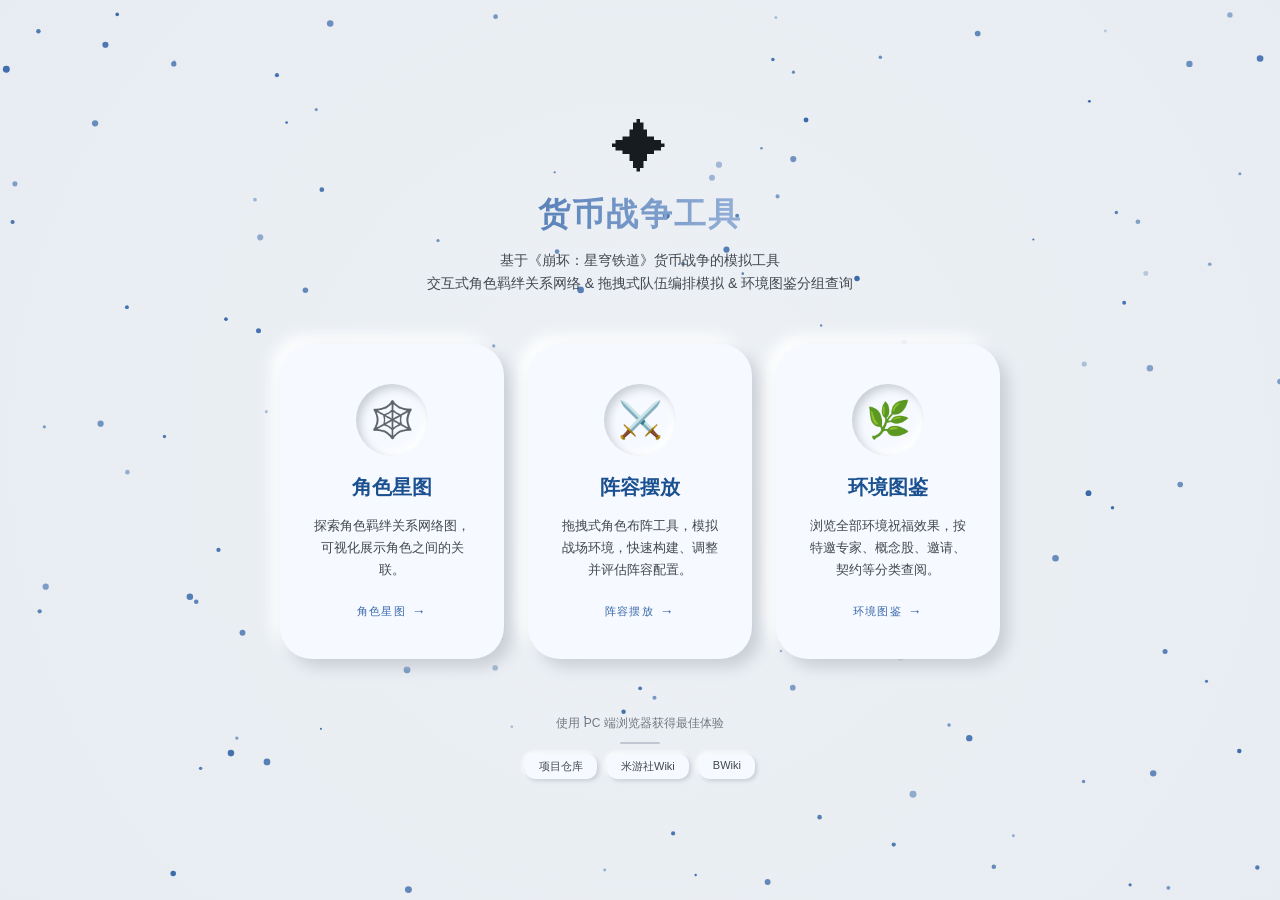
==== index.html @ f79ab9b8 "优化了首页" ====
<!DOCTYPE html>
<html lang="zh-CN">
<head>
  <meta charset="UTF-8">
  <meta name="viewport" content="width=device-width, initial-scale=1.0">
  <title>货币战争工具</title>
  <link rel="icon" href="data:image/svg+xml,<svg xmlns='http://www.w3.org/2000/svg' viewBox='0 0 32 32'><text y='28' font-size='28'>✦</text></svg>">
  <link rel="stylesheet" href="style/landing.css">
</head>
<body>
  <canvas id="star-canvas"></canvas>

  <div class="landing">
    <!-- Header -->
    <div class="header animate-slide-down">
      <div class="icon">✦</div>
      <h1>货币战争工具</h1>
      <p class="subtitle">
        基于《崩坏：星穹铁道》货币战争的模拟工具<br>
        交互式角色羁绊关系网络 &amp; 拖拽式队伍编排模拟 &amp; 环境图鉴分组查询
      </p>
    </div>

    <!-- Mode Cards -->
    <div class="cards">
      <a class="card animate-pop-up delay-1" href="app.html?mode=graph">
        <div class="card-icon-wrap">
          <span class="card-icon">🕸️</span>
        </div>
        <h2>角色星图</h2>
        <p>探索角色羁绊关系网络图，可视化展示角色之间的关联。</p>
        <div class="card-label">
          <span>角色星图</span>
          <span class="arrow">→</span>
        </div>
      </a>

      <a class="card animate-pop-up delay-2" href="app.html?mode=team">
        <div class="card-icon-wrap">
          <span class="card-icon">⚔️</span>
        </div>
        <h2>阵容摆放</h2>
        <p>拖拽式角色布阵工具，模拟战场环境，快速构建、调整并评估阵容配置。</p>
        <div class="card-label">
          <span>阵容摆放</span>
          <span class="arrow">→</span>
        </div>
      </a>

      <a class="card animate-pop-up delay-3" href="app.html?mode=environment">
        <div class="card-icon-wrap">
          <span class="card-icon">🌿</span>
        </div>
        <h2>环境图鉴</h2>
        <p>浏览全部环境祝福效果，按特邀专家、概念股、邀请、契约等分类查阅。</p>
        <div class="card-label">
          <span>环境图鉴</span>
          <span class="arrow">→</span>
        </div>
      </a>
    </div>

    <!-- Footer -->
    <div class="footer animate-pop-up delay-4">
      <p>使用 PC 端浏览器获得最佳体验</p>
      <div class="divider"></div>
      <div class="footer-links">
        <a class="footer-link" href="https://github.com/pointshine/HSR_CW_NetWork" target="_blank" rel="noopener">项目仓库</a>
        <a class="footer-link" href="https://bbs.mihoyo.com/sr/wiki/channel/map/209" target="_blank" rel="noopener">米游社Wiki</a>
        <a class="footer-link" href="https://wiki.biligame.com/sr/货币战争" target="_blank" rel="noopener">BWiki</a>
      </div>
    </div>
  </div>

  <script src="script/landing.js"></script>
</body>
</html>
---- style/landing.css ----
/* ============================================================
   landing.css — 首页专用样式
   Celestial Neumorphism 风格，融合《崩坏：星穹铁道》视觉语言
   ============================================================ */

/* ===== Reset & Base ===== */
*, *::before, *::after { box-sizing: border-box; margin: 0; padding: 0; }

body {
  display: flex;
  flex-direction: column;
  align-items: center;
  justify-content: center;
  min-height: 100vh;
  font-family: "Microsoft YaHei", "PingFang SC", "Helvetica Neue", sans-serif;
  background: #f6f9ff;
  color: #171c21;
  padding: 40px 20px;
  overflow-x: hidden;
}

/* ===== Starry Background Canvas ===== */
#star-canvas {
  position: fixed;
  top: 0;
  left: 0;
  width: 100%;
  height: 100%;
  z-index: -1;
  pointer-events: none;
}

/* ===== Main Container ===== */
.landing {
  position: relative;
  z-index: 1;
  display: flex;
  flex-direction: column;
  align-items: center;
  gap: 48px;
  max-width: 720px;
  width: 100%;
}

/* ===== Animations ===== */
@keyframes slideInDown {
  from { transform: translateY(-30px); opacity: 0; }
  to   { transform: translateY(0); opacity: 1; }
}

@keyframes popUp {
  0%   { transform: scale(0.9) translateY(40px); opacity: 0; }
  100% { transform: scale(1) translateY(0); opacity: 1; }
}

@keyframes shimmer {
  0%   { background-position: -200% 0; }
  100% { background-position: 200% 0; }
}

@keyframes float {
  0%, 100% { transform: translateY(0); }
  50%      { transform: translateY(-6px); }
}

.animate-slide-down { animation: slideInDown 1s ease-out forwards; }

.animate-pop-up {
  animation: popUp 0.8s cubic-bezier(0.34, 1.56, 0.64, 1) forwards;
  opacity: 0;
}
.delay-1 { animation-delay: 0.2s; }
.delay-2 { animation-delay: 0.4s; }
.delay-3 { animation-delay: 0.6s; }
.delay-4 { animation-delay: 0.8s; }

/* ===== Header ===== */
.header {
  text-align: center;
  display: flex;
  flex-direction: column;
  gap: 12px;
}

.header .icon {
  font-size: 56px;
  line-height: 1;
  margin-bottom: 4px;
  animation: float 3s ease-in-out infinite;
}

.header h1 {
  font-size: 32px;
  font-weight: 700;
  letter-spacing: 2px;
  background: linear-gradient(90deg, #3a6aaa, #b4c8e6, #3a6aaa);
  background-size: 200% auto;
  -webkit-background-clip: text;
  -webkit-text-fill-color: transparent;
  background-clip: text;
  animation: shimmer 4s linear infinite;
  text-shadow: none;
}

.header .subtitle {
  font-size: 14px;
  color: #424750;
  line-height: 1.7;
}

/* ===== Cards ===== */
.cards {
  display: flex;
  gap: 24px;
  width: 100%;
}

.card {
  flex: 1;
  display: flex;
  flex-direction: column;
  align-items: center;
  text-align: center;
  gap: 14px;
  padding: 40px 28px;
  border-radius: 32px;
  background: #f6f9ff;
  text-decoration: none;
  color: inherit;
  cursor: pointer;
  transition: box-shadow 0.4s cubic-bezier(0.175, 0.885, 0.32, 1.275),
              transform 0.4s cubic-bezier(0.175, 0.885, 0.32, 1.275);
  box-shadow:
    8px 8px 16px #c8cdd4,
    -8px -8px 16px #ffffff;
}

.card:hover {
  transform: translateY(-8px) scale(1.02);
  box-shadow:
    12px 12px 20px #c0c8d0,
    -12px -12px 20px #f8fcff;
}

.card:active {
  transform: translateY(0) scale(0.98);
  box-shadow:
    inset 4px 4px 8px #c8cdd4,
    inset -4px -4px 8px #ffffff;
}

.card-icon-wrap {
  width: 72px;
  height: 72px;
  border-radius: 50%;
  display: flex;
  align-items: center;
  justify-content: center;
  margin-bottom: 4px;
  background: #f6f9ff;
  box-shadow:
    inset 4px 4px 8px #c8cdd4,
    inset -4px -4px 8px #ffffff;
  transition: color 0.5s;
  color: #3a6aaa;
}

.card:hover .card-icon-wrap {
  color: #d4af37;
}

.card-icon-wrap .card-icon {
  font-size: 36px;
  line-height: 1;
}

.card h2 {
  font-size: 20px;
  font-weight: 700;
  color: #1b5190;
}

.card p {
  font-size: 13px;
  color: #424750;
  line-height: 1.7;
  max-width: 240px;
}

.card-label {
  margin-top: 8px;
  display: flex;
  align-items: center;
  gap: 6px;
  font-size: 11px;
  font-weight: 500;
  letter-spacing: 0.1em;
  color: #3a6aaa;
}

.card-label .arrow {
  font-size: 14px;
}

/* ===== Footer ===== */
.footer {
  display: flex;
  flex-direction: column;
  align-items: center;
  gap: 10px;
  font-size: 12px;
  color: #737781;
  margin-top: 8px;
}

.footer-label {
  font-size: 10px;
  letter-spacing: 0.15em;
  color: #737781;
  text-transform: uppercase;
}

.footer .divider {
  width: 40px;
  height: 2px;
  border-radius: 1px;
  background: #c2c6d2;
}

.footer-links {
  display: flex;
  gap: 10px;
  flex-wrap: wrap;
  justify-content: center;
}

.footer-link {
  padding: 5px 14px;
  border-radius: 10px;
  font-size: 11px;
  color: #424750;
  text-decoration: none;
  background: #f6f9ff;
  transition: box-shadow 0.2s, color 0.2s;
  box-shadow:
    2px 2px 4px #c8cdd4,
    -2px -2px 4px #ffffff;
}

.footer-link:hover {
  color: #1b5190;
  box-shadow:
    3px 3px 6px #c0c8d0,
    -3px -3px 6px #ffffff;
}

.footer-link:active {
  color: #084785;
  box-shadow:
    inset 2px 2px 4px #c8cdd4,
    inset -2px -2px 4px #ffffff;
}

/* ===== Responsive ===== */
@media (max-width: 560px) {
  .cards {
    flex-direction: column;
  }
  .header h1 {
    font-size: 24px;
  }
  .card {
    padding: 32px 20px;
  }
}
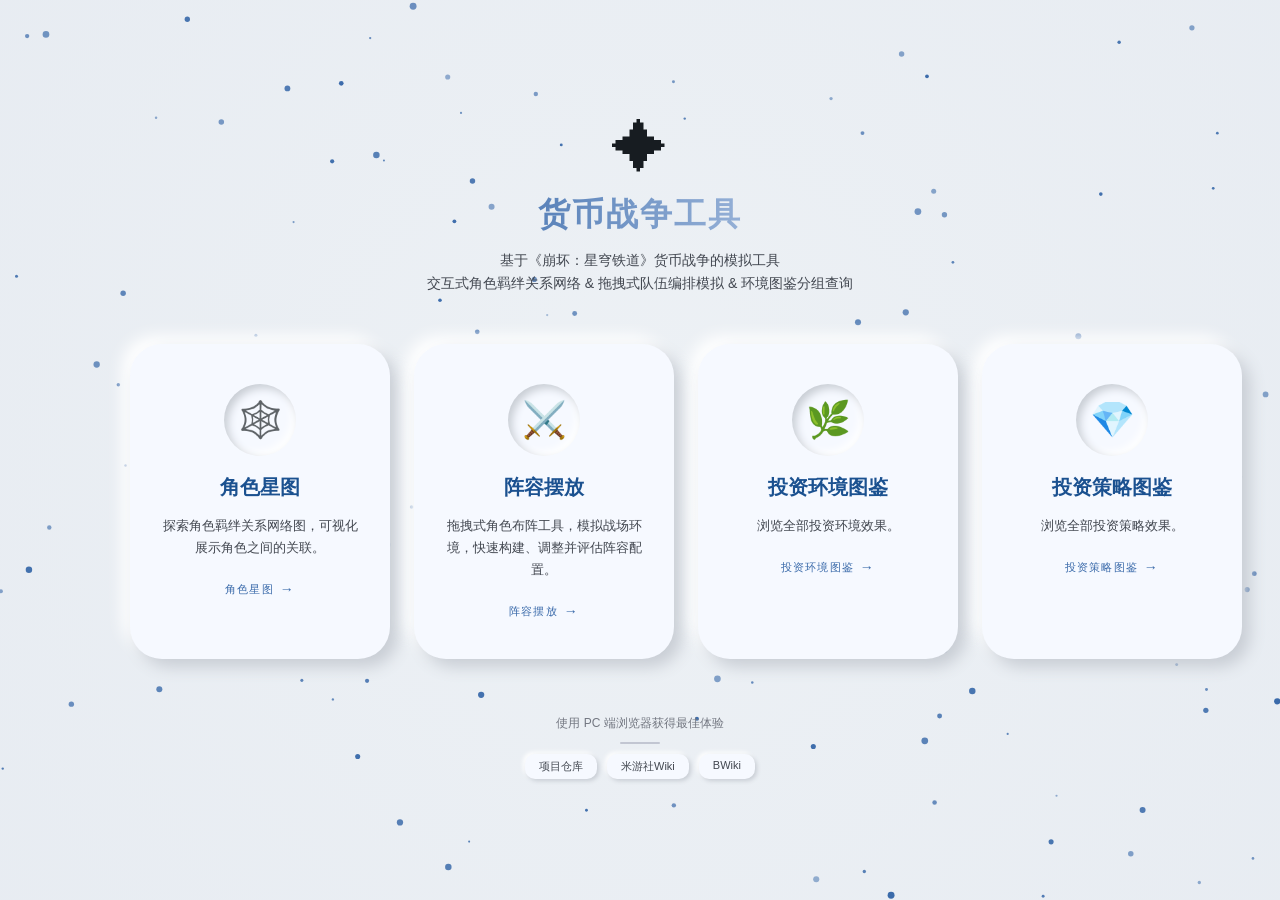
==== commit d647ed95: "大量更新 新增了投资策略图鉴 新增了滚动条" ====
--- a/index.html
+++ b/index.html
@@ -51,17 +51,29 @@
         <div class="card-icon-wrap">
           <span class="card-icon">🌿</span>
         </div>
-        <h2>环境图鉴</h2>
-        <p>浏览全部环境祝福效果，按特邀专家、概念股、邀请、契约等分类查阅。</p>
+        <h2>投资环境图鉴</h2>
+        <p>浏览全部投资环境效果。</p>
         <div class="card-label">
-          <span>环境图鉴</span>
+          <span>投资环境图鉴</span>
           <span class="arrow">→</span>
         </div>
       </a>
+
+      <a class="card animate-pop-up delay-4" href="app.html?mode=strategy">
+          <div class="card-icon-wrap">
+            <span class="card-icon">💎</span>
+          </div>
+          <h2>投资策略图鉴</h2>
+          <p>浏览全部投资策略效果。</p>
+          <div class="card-label">
+            <span>投资策略图鉴</span>
+            <span class="arrow">→</span>
+          </div>
+        </a>
     </div>
 
     <!-- Footer -->
-    <div class="footer animate-pop-up delay-4">
+    <div class="footer animate-pop-up delay-5">
       <p>使用 PC 端浏览器获得最佳体验</p>
       <div class="divider"></div>
       <div class="footer-links">
--- a/style/landing.css
+++ b/style/landing.css
@@ -38,7 +38,7 @@
   flex-direction: column;
   align-items: center;
   gap: 48px;
-  max-width: 720px;
+  max-width: 1020px;
   width: 100%;
 }
 
@@ -73,6 +73,7 @@
 .delay-2 { animation-delay: 0.4s; }
 .delay-3 { animation-delay: 0.6s; }
 .delay-4 { animation-delay: 0.8s; }
+.delay-5 { animation-delay: 1.0s; }
 
 /* ===== Header ===== */
 .header {
@@ -117,6 +118,7 @@
 
 .card {
   flex: 1;
+  min-width: 260px;
   display: flex;
   flex-direction: column;
   align-items: center;
@@ -266,10 +268,10 @@
   .cards {
     flex-direction: column;
   }
+  .card {
+    padding: 32px 20px;
+  }
   .header h1 {
     font-size: 24px;
   }
-  .card {
-    padding: 32px 20px;
-  }
-}
+}
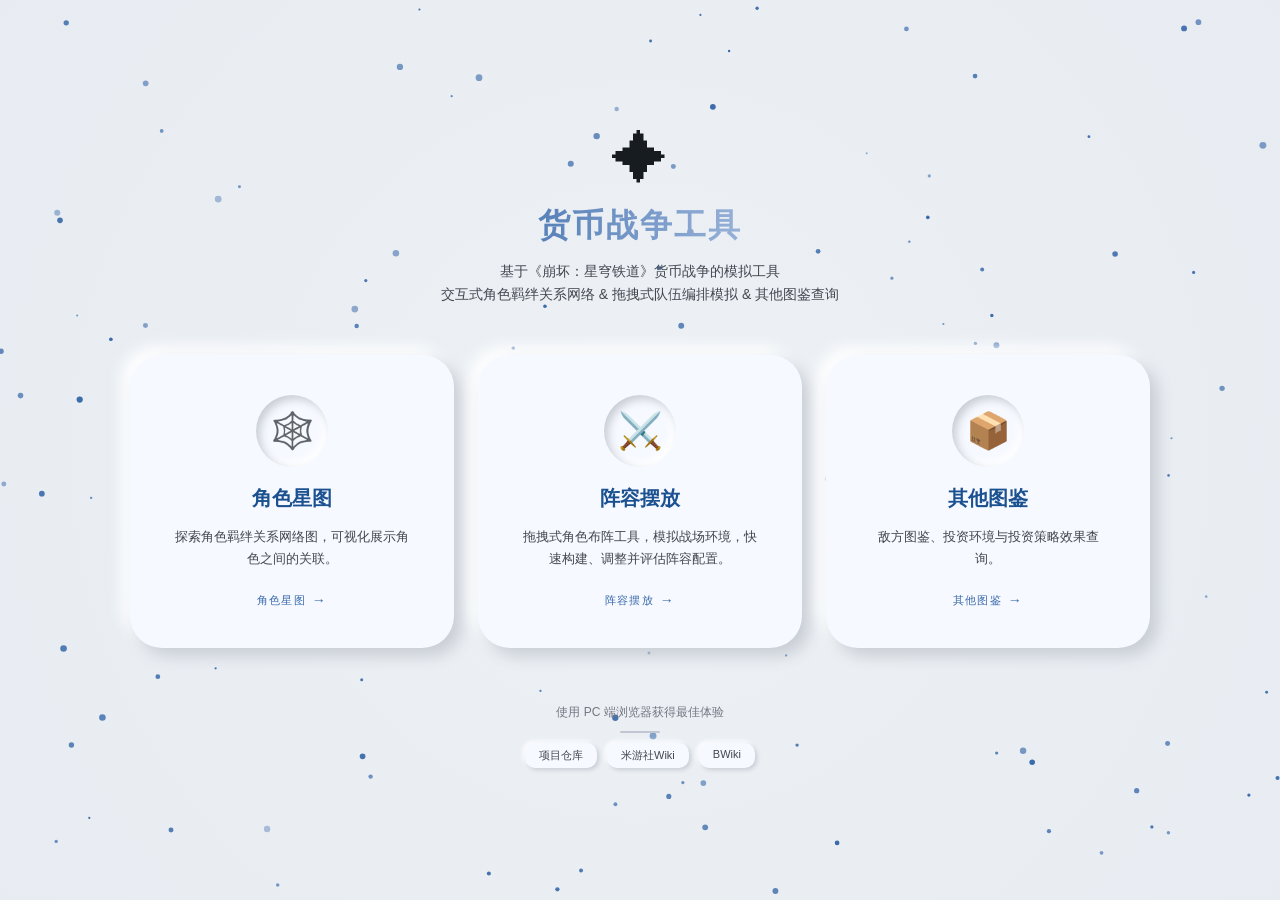
==== commit 38ef0147: "进行了大量更新 合并多个图鉴为其他 新增了敌方分组图鉴和敌方词缀图鉴" ====
--- a/index.html
+++ b/index.html
@@ -17,7 +17,7 @@
       <h1>货币战争工具</h1>
       <p class="subtitle">
         基于《崩坏：星穹铁道》货币战争的模拟工具<br>
-        交互式角色羁绊关系网络 &amp; 拖拽式队伍编排模拟 &amp; 环境图鉴分组查询
+        交互式角色羁绊关系网络 &amp; 拖拽式队伍编排模拟 &amp; 其他图鉴查询
       </p>
     </div>
 
@@ -47,33 +47,21 @@
         </div>
       </a>
 
-      <a class="card animate-pop-up delay-3" href="app.html?mode=environment">
+      <a class="card animate-pop-up delay-3" href="app.html?mode=others">
         <div class="card-icon-wrap">
-          <span class="card-icon">🌿</span>
+          <span class="card-icon">📦</span>
         </div>
-        <h2>投资环境图鉴</h2>
-        <p>浏览全部投资环境效果。</p>
+        <h2>其他图鉴</h2>
+        <p>敌方图鉴、投资环境与投资策略效果查询。</p>
         <div class="card-label">
-          <span>投资环境图鉴</span>
+          <span>其他图鉴</span>
           <span class="arrow">→</span>
         </div>
       </a>
-
-      <a class="card animate-pop-up delay-4" href="app.html?mode=strategy">
-          <div class="card-icon-wrap">
-            <span class="card-icon">💎</span>
-          </div>
-          <h2>投资策略图鉴</h2>
-          <p>浏览全部投资策略效果。</p>
-          <div class="card-label">
-            <span>投资策略图鉴</span>
-            <span class="arrow">→</span>
-          </div>
-        </a>
     </div>
 
     <!-- Footer -->
-    <div class="footer animate-pop-up delay-5">
+    <div class="footer animate-pop-up delay-4">
       <p>使用 PC 端浏览器获得最佳体验</p>
       <div class="divider"></div>
       <div class="footer-links">
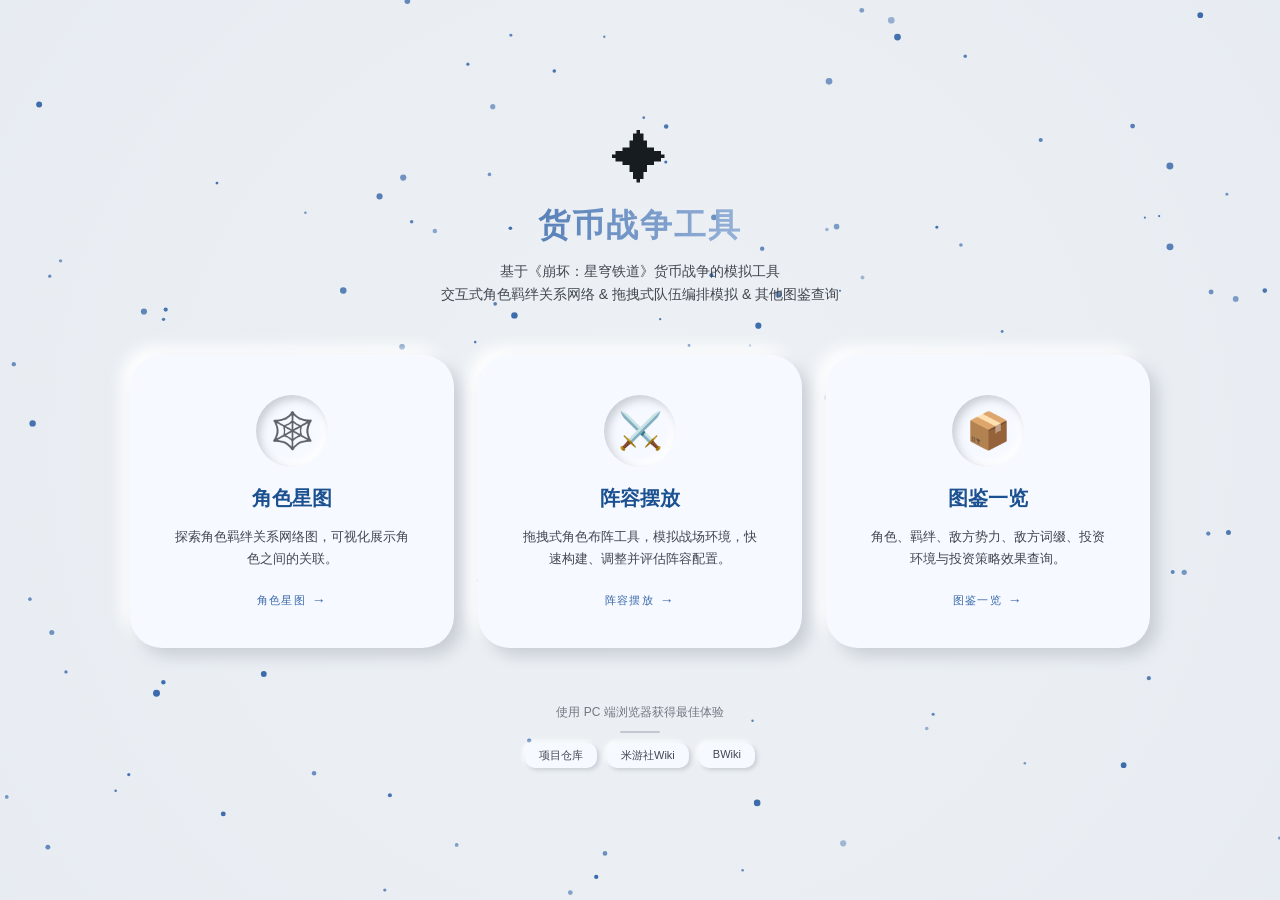
==== commit 20f14f0d: "拓展了图鉴功能" ====
--- a/index.html
+++ b/index.html
@@ -51,10 +51,10 @@
         <div class="card-icon-wrap">
           <span class="card-icon">📦</span>
         </div>
-        <h2>其他图鉴</h2>
-        <p>敌方图鉴、投资环境与投资策略效果查询。</p>
+        <h2>图鉴一览</h2>
+        <p>角色、羁绊、敌方势力、敌方词缀、投资环境与投资策略效果查询。</p>
         <div class="card-label">
-          <span>其他图鉴</span>
+          <span>图鉴一览</span>
           <span class="arrow">→</span>
         </div>
       </a>
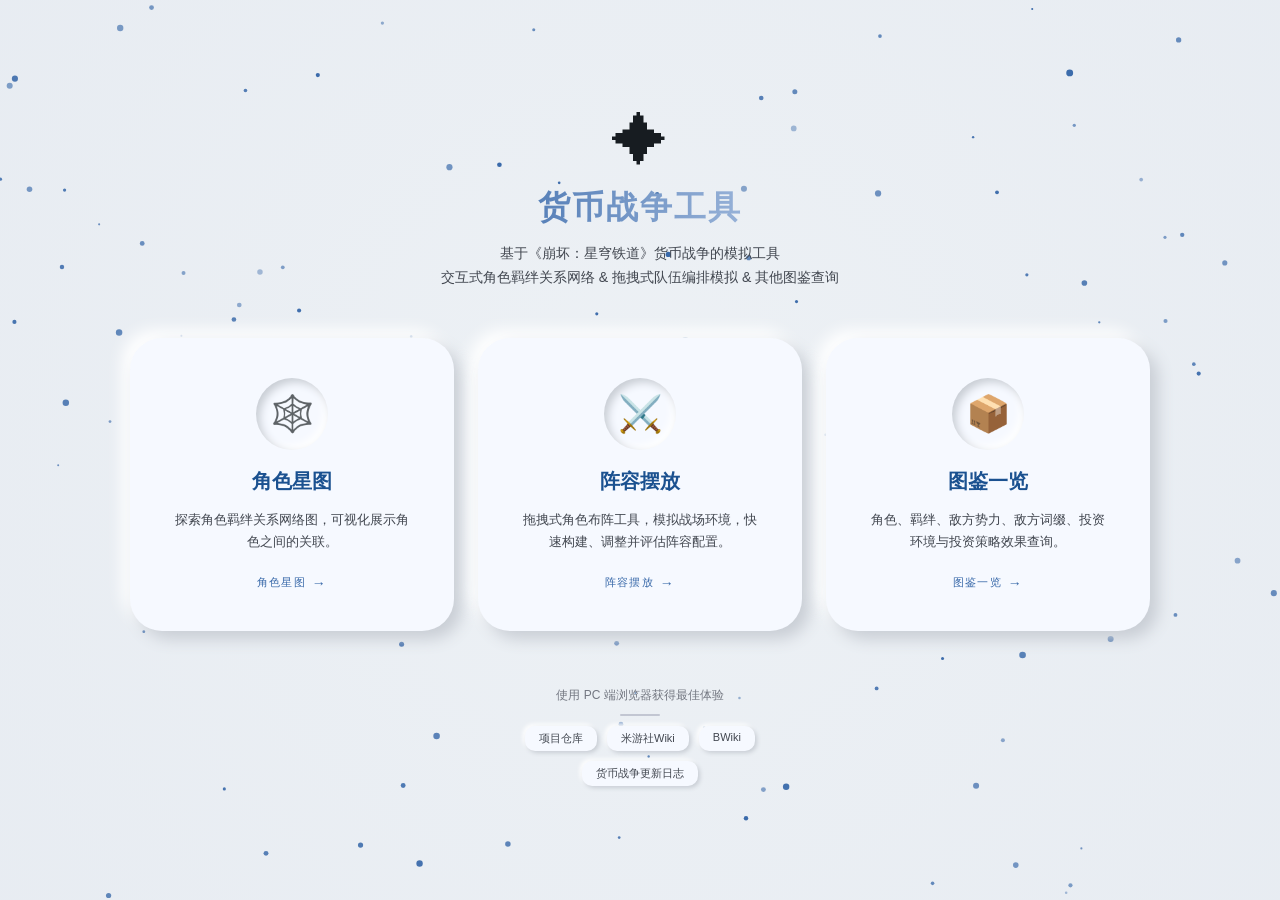
==== commit b6ad24ba: "更新了更新日志的数据" ====
--- a/index.html
+++ b/index.html
@@ -69,6 +69,9 @@
         <a class="footer-link" href="https://bbs.mihoyo.com/sr/wiki/channel/map/209" target="_blank" rel="noopener">米游社Wiki</a>
         <a class="footer-link" href="https://wiki.biligame.com/sr/货币战争" target="_blank" rel="noopener">BWiki</a>
       </div>
+      <div class="footer-links">
+        <a class="footer-link" href="update.html" target="_blank" rel="noopener">货币战争更新日志</a>
+      </div>
     </div>
   </div>
 
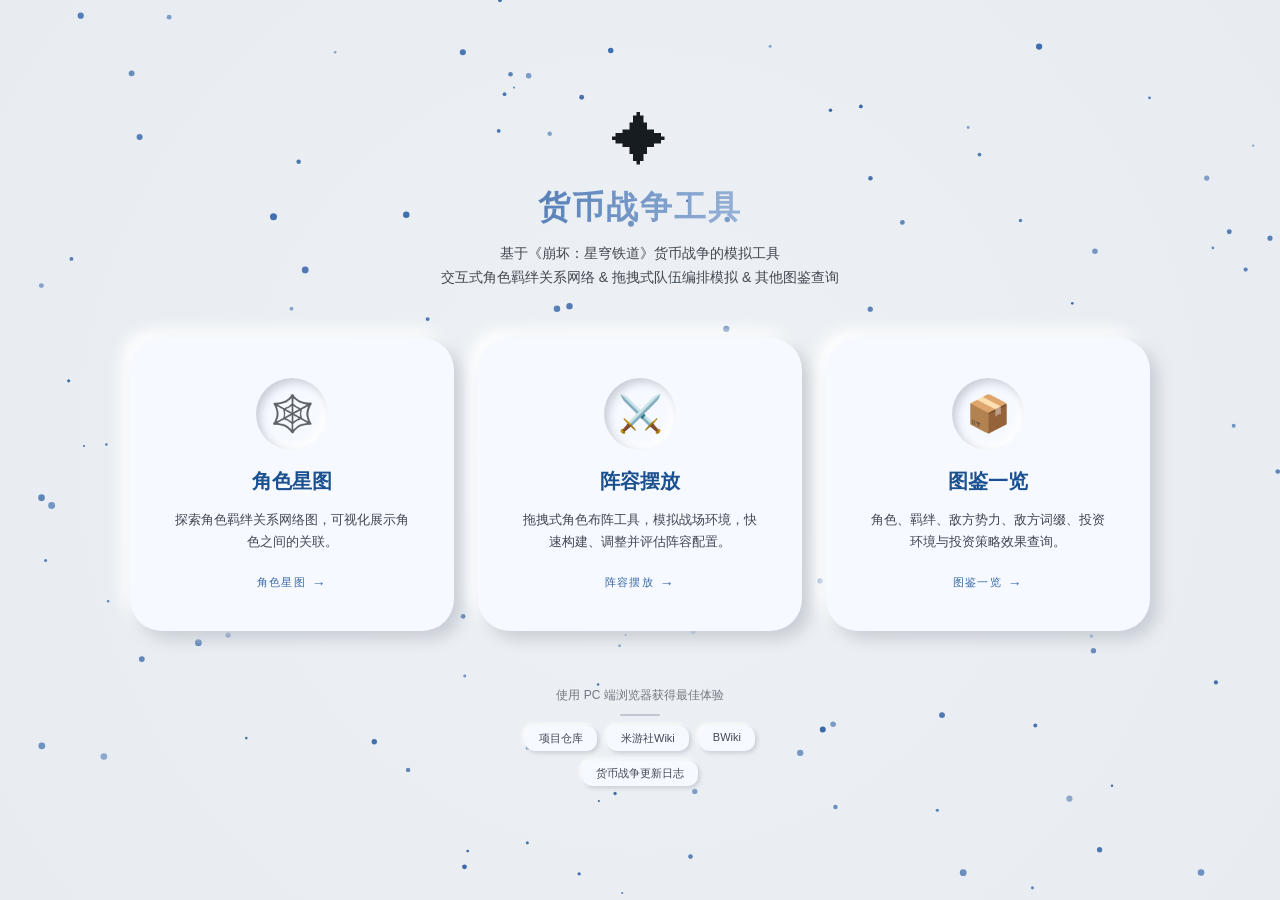
==== commit c98cd87d: "进行了部分优化" ====
--- a/index.html
+++ b/index.html
@@ -70,7 +70,7 @@
         <a class="footer-link" href="https://wiki.biligame.com/sr/货币战争" target="_blank" rel="noopener">BWiki</a>
       </div>
       <div class="footer-links">
-        <a class="footer-link" href="update.html" target="_blank" rel="noopener">货币战争更新日志</a>
+        <a class="footer-link" href="update.html" rel="noopener">货币战争更新日志</a>
       </div>
     </div>
   </div>
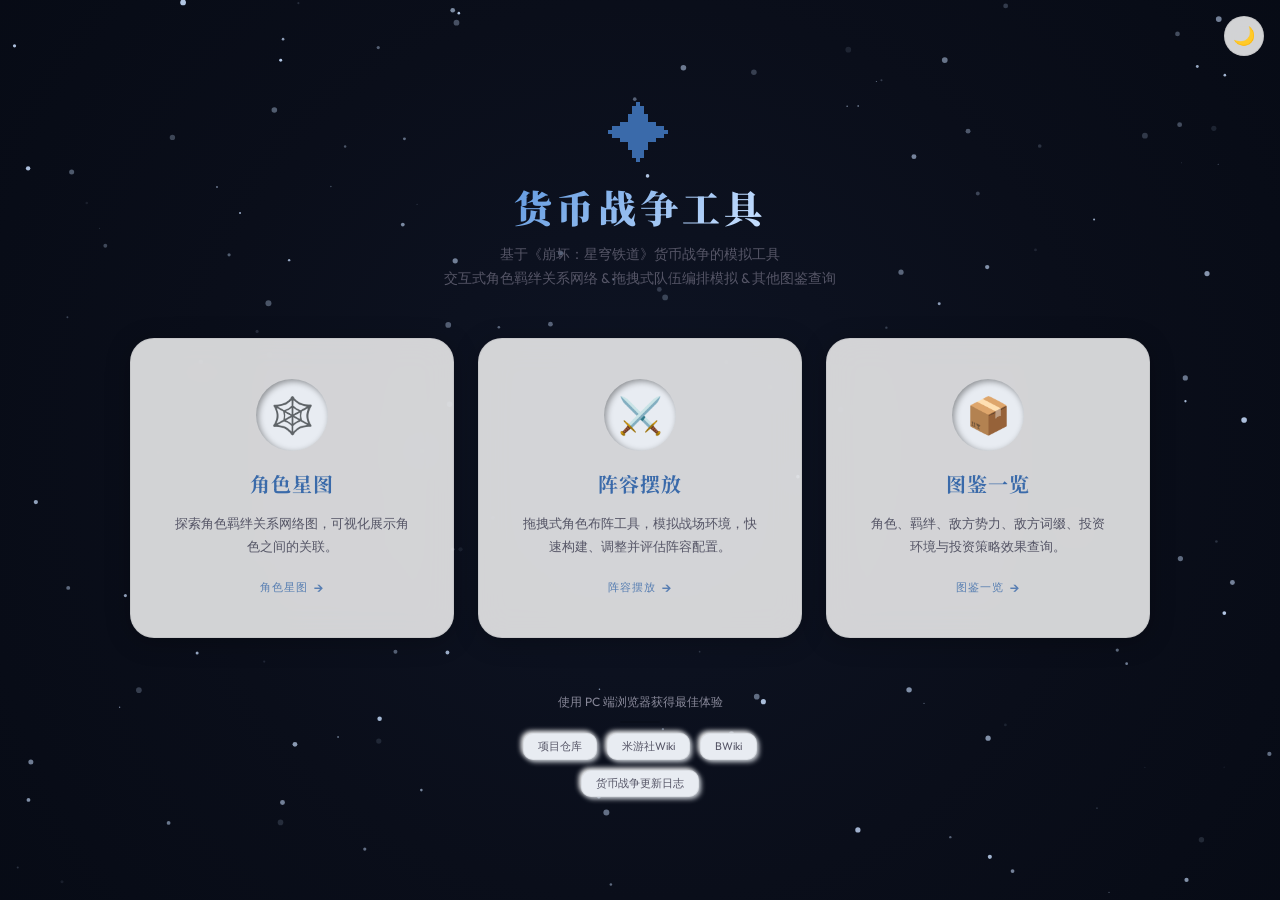
==== commit 9c73c58d: "新增了深色外观" ====
--- a/index.html
+++ b/index.html
@@ -5,12 +5,18 @@
   <meta name="viewport" content="width=device-width, initial-scale=1.0">
   <title>货币战争工具</title>
   <link rel="icon" href="data:image/svg+xml,<svg xmlns='http://www.w3.org/2000/svg' viewBox='0 0 32 32'><text y='28' font-size='28'>✦</text></svg>">
+  <link rel="preconnect" href="https://fonts.googleapis.com">
+  <link rel="preconnect" href="https://fonts.gstatic.com" crossorigin>
+  <link href="https://fonts.googleapis.com/css2?family=Noto+Serif+SC:wght@400;600;700;900&family=Outfit:wght@300;400;500;600;700&display=swap" rel="stylesheet">
   <link rel="stylesheet" href="style/landing.css">
 </head>
 <body>
   <canvas id="star-canvas"></canvas>
 
   <div class="landing">
+    <!-- Theme Toggle -->
+    <button id="theme-toggle-landing" title="切换主题" aria-label="切换深色/浅色主题">🌙</button>
+
     <!-- Header -->
     <div class="header animate-slide-down">
       <div class="icon">✦</div>
--- a/style/landing.css
+++ b/style/landing.css
@@ -1,7 +1,64 @@
 /* ============================================================
    landing.css — 首页专用样式
-   Celestial Neumorphism 风格，融合《崩坏：星穹铁道》视觉语言
+   深空科幻主题，融合《崩坏：星穹铁道》视觉语言
    ============================================================ */
+
+/* ===== Design Tokens (standalone for landing page) ===== */
+:root {
+  --font-display: 'Noto Serif SC', 'Source Han Serif SC', 'SimSun', serif;
+  --font-body: 'Outfit', 'Microsoft YaHei', 'PingFang SC', 'Helvetica Neue', sans-serif;
+  --bg-deep: #080c18;
+  --bg-primary: #0e1424;
+  --bg-glass: rgba(20, 28, 48, 0.78);
+  --surface-neumorph: #131a2c;
+  --text-primary: #e4ecf5;
+  --text-secondary: #8a9aba;
+  --text-tertiary: #5a6a8a;
+  --accent-primary: #4a8ad9;
+  --accent-gold: #f0a030;
+  --border-subtle: rgba(255, 255, 255, 0.06);
+  --border-medium: rgba(255, 255, 255, 0.12);
+  --radius-md: 10px;
+  --shadow-nm-sm: 2px 2px 5px rgba(0, 0, 0, 0.40), -1px -1px 3px rgba(255, 255, 255, 0.03);
+  --shadow-nm-panel: 4px 4px 10px rgba(0, 0, 0, 0.45), -2px -2px 6px rgba(255, 255, 255, 0.03);
+  --shadow-nm-sm-inset: inset 2px 2px 4px rgba(0, 0, 0, 0.40), inset -1px -1px 2px rgba(255, 255, 255, 0.03);
+}
+
+/* ===== Light theme for landing ===== */
+@media (prefers-color-scheme: light) {
+  :root {
+    --bg-deep: #eef2f8;
+    --bg-primary: #f4f7fc;
+    --bg-glass: rgba(255, 255, 255, 0.82);
+    --surface-neumorph: #e8ecf2;
+    --text-primary: #1a1a2e;
+    --text-secondary: #556;
+    --text-tertiary: #889;
+    --accent-primary: #3a6aaa;
+    --accent-gold: #d09020;
+    --border-subtle: rgba(0, 0, 0, 0.06);
+    --border-medium: rgba(0, 0, 0, 0.12);
+    --shadow-nm-sm: 2px 2px 5px #c8cdd4, -2px -2px 5px #ffffff;
+    --shadow-nm-panel: 4px 4px 10px #c8cdd4, -4px -4px 10px #ffffff;
+    --shadow-nm-sm-inset: inset 2px 2px 4px #c8cdd4, inset -2px -2px 4px #ffffff;
+  }
+}
+.light {
+  --bg-deep: #eef2f8;
+  --bg-primary: #f4f7fc;
+  --bg-glass: rgba(255, 255, 255, 0.82);
+  --surface-neumorph: #e8ecf2;
+  --text-primary: #1a1a2e;
+  --text-secondary: #556;
+  --text-tertiary: #889;
+  --accent-primary: #3a6aaa;
+  --accent-gold: #d09020;
+  --border-subtle: rgba(0, 0, 0, 0.06);
+  --border-medium: rgba(0, 0, 0, 0.12);
+  --shadow-nm-sm: 2px 2px 5px #c8cdd4, -2px -2px 5px #ffffff;
+  --shadow-nm-panel: 4px 4px 10px #c8cdd4, -4px -4px 10px #ffffff;
+  --shadow-nm-sm-inset: inset 2px 2px 4px #c8cdd4, inset -2px -2px 4px #ffffff;
+}
 
 /* ===== Reset & Base ===== */
 *, *::before, *::after { box-sizing: border-box; margin: 0; padding: 0; }
@@ -12,21 +69,48 @@
   align-items: center;
   justify-content: center;
   min-height: 100vh;
-  font-family: "Microsoft YaHei", "PingFang SC", "Helvetica Neue", sans-serif;
-  background: #f6f9ff;
-  color: #171c21;
+  font-family: var(--font-body, "Microsoft YaHei", "PingFang SC", "Helvetica Neue", sans-serif);
+  background: var(--bg-deep, #080c18);
+  color: var(--text-primary, #e4ecf5);
   padding: 40px 20px;
   overflow-x: hidden;
-}
-
-/* ===== Starry Background Canvas ===== */
+  position: relative;
+}
+
+/* Subtle starfield overlay via CSS noise */
+body::before {
+  content: '';
+  position: fixed;
+  inset: 0;
+  z-index: -1;
+  background-image:
+    radial-gradient(1px 1px at 10% 20%, rgba(255,255,255,0.3) 0%, transparent 100%),
+    radial-gradient(1px 1px at 30% 65%, rgba(255,255,255,0.2) 0%, transparent 100%),
+    radial-gradient(1.5px 1.5px at 50% 10%, rgba(255,255,255,0.35) 0%, transparent 100%),
+    radial-gradient(1px 1px at 70% 40%, rgba(255,255,255,0.2) 0%, transparent 100%),
+    radial-gradient(1px 1px at 85% 80%, rgba(255,255,255,0.25) 0%, transparent 100%),
+    radial-gradient(1.5px 1.5px at 15% 90%, rgba(200,220,255,0.3) 0%, transparent 100%),
+    radial-gradient(1px 1px at 60% 85%, rgba(255,255,255,0.15) 0%, transparent 100%),
+    radial-gradient(1px 1px at 90% 25%, rgba(200,220,255,0.2) 0%, transparent 100%);
+}
+
+.light body::before {
+  background-image:
+    radial-gradient(1px 1px at 10% 20%, rgba(74,138,217,0.15) 0%, transparent 100%),
+    radial-gradient(1px 1px at 30% 65%, rgba(74,138,217,0.10) 0%, transparent 100%),
+    radial-gradient(1px 1px at 70% 40%, rgba(74,138,217,0.10) 0%, transparent 100%),
+    radial-gradient(1px 1px at 85% 80%, rgba(74,138,217,0.12) 0%, transparent 100%);
+  opacity: 1;
+}
+
+/* ===== Starry Background Canvas (JS-driven) ===== */
 #star-canvas {
   position: fixed;
   top: 0;
   left: 0;
   width: 100%;
   height: 100%;
-  z-index: -1;
+  z-index: 0;
   pointer-events: none;
 }
 
@@ -49,21 +133,31 @@
 }
 
 @keyframes popUp {
-  0%   { transform: scale(0.9) translateY(40px); opacity: 0; }
+  0%   { transform: scale(0.92) translateY(40px); opacity: 0; }
   100% { transform: scale(1) translateY(0); opacity: 1; }
 }
 
-@keyframes shimmer {
+@keyframes shimmer-shift {
   0%   { background-position: -200% 0; }
   100% { background-position: 200% 0; }
 }
 
 @keyframes float {
   0%, 100% { transform: translateY(0); }
-  50%      { transform: translateY(-6px); }
-}
-
-.animate-slide-down { animation: slideInDown 1s ease-out forwards; }
+  50%      { transform: translateY(-8px); }
+}
+
+@keyframes glow-pulse {
+  0%, 100% { filter: drop-shadow(0 0 12px rgba(74, 138, 217, 0.3)); }
+  50%      { filter: drop-shadow(0 0 24px rgba(74, 138, 217, 0.6)); }
+}
+
+@keyframes orbit-rotate {
+  from { transform: rotate(0deg); }
+  to   { transform: rotate(360deg); }
+}
+
+.animate-slide-down { animation: slideInDown 0.8s ease-out forwards; }
 
 .animate-pop-up {
   animation: popUp 0.8s cubic-bezier(0.34, 1.56, 0.64, 1) forwards;
@@ -84,29 +178,40 @@
 }
 
 .header .icon {
-  font-size: 56px;
+  font-size: 64px;
   line-height: 1;
   margin-bottom: 4px;
+  animation: float 3s ease-in-out infinite, glow-pulse 3s ease-in-out infinite;
+  display: inline-block;
+  color: var(--accent-primary);
+}
+
+.light .header .icon {
+  color: var(--accent-gold);
   animation: float 3s ease-in-out infinite;
 }
 
 .header h1 {
-  font-size: 32px;
-  font-weight: 700;
-  letter-spacing: 2px;
-  background: linear-gradient(90deg, #3a6aaa, #b4c8e6, #3a6aaa);
-  background-size: 200% auto;
+  font-family: var(--font-display, 'Noto Serif SC', serif);
+  font-size: 38px;
+  font-weight: 900;
+  letter-spacing: 4px;
+  background: linear-gradient(135deg, #4a8ad9 0%, #c8e0ff 30%, #f0c040 60%, #4a8ad9 100%);
+  background-size: 300% auto;
   -webkit-background-clip: text;
   -webkit-text-fill-color: transparent;
   background-clip: text;
-  animation: shimmer 4s linear infinite;
+  animation: shimmer-shift 6s linear infinite;
   text-shadow: none;
+  line-height: 1.25;
 }
 
 .header .subtitle {
   font-size: 14px;
-  color: #424750;
+  color: var(--text-secondary, #8a9aba);
   line-height: 1.7;
+  max-width: 560px;
+  margin: 0 auto;
 }
 
 /* ===== Cards ===== */
@@ -125,30 +230,61 @@
   text-align: center;
   gap: 14px;
   padding: 40px 28px;
-  border-radius: 32px;
-  background: #f6f9ff;
+  border-radius: 24px;
+  background: var(--bg-glass, rgba(20, 28, 48, 0.78));
+  backdrop-filter: blur(16px);
+  -webkit-backdrop-filter: blur(16px);
+  border: 1px solid var(--border-subtle, rgba(255, 255, 255, 0.06));
   text-decoration: none;
   color: inherit;
   cursor: pointer;
-  transition: box-shadow 0.4s cubic-bezier(0.175, 0.885, 0.32, 1.275),
-              transform 0.4s cubic-bezier(0.175, 0.885, 0.32, 1.275);
-  box-shadow:
-    8px 8px 16px #c8cdd4,
-    -8px -8px 16px #ffffff;
+  transition: transform 0.4s cubic-bezier(0.175, 0.885, 0.32, 1.275),
+              box-shadow 0.4s cubic-bezier(0.175, 0.885, 0.32, 1.275),
+              border-color 0.4s ease;
+  box-shadow: 0 4px 24px rgba(0, 0, 0, 0.25);
+  position: relative;
+  overflow: hidden;
+}
+
+.light .card {
+  background: rgba(255, 255, 255, 0.85);
+  border-color: rgba(0, 0, 0, 0.06);
+  box-shadow: 0 4px 20px rgba(0, 0, 0, 0.08);
+}
+.light .card:hover {
+  border-color: rgba(58, 106, 170, 0.2);
+  box-shadow: 0 12px 32px rgba(0, 0, 0, 0.12), 0 0 20px rgba(58, 106, 170, 0.08);
+}
+
+/* Orbiting ring on hover */
+.card::after {
+  content: '';
+  position: absolute;
+  top: -50%;
+  left: -50%;
+  width: 200%;
+  height: 200%;
+  background: conic-gradient(from 0deg, transparent, rgba(74, 138, 217, 0.08), transparent 60%);
+  opacity: 0;
+  transition: opacity 0.6s ease;
+  pointer-events: none;
 }
 
 .card:hover {
   transform: translateY(-8px) scale(1.02);
+  border-color: rgba(74, 138, 217, 0.25);
   box-shadow:
-    12px 12px 20px #c0c8d0,
-    -12px -12px 20px #f8fcff;
+    0 12px 40px rgba(0, 0, 0, 0.35),
+    0 0 30px rgba(74, 138, 217, 0.10);
+}
+
+.card:hover::after {
+  opacity: 1;
+  animation: orbit-rotate 6s linear infinite;
 }
 
 .card:active {
   transform: translateY(0) scale(0.98);
-  box-shadow:
-    inset 4px 4px 8px #c8cdd4,
-    inset -4px -4px 8px #ffffff;
 }
 
 .card-icon-wrap {
@@ -159,16 +295,54 @@
   align-items: center;
   justify-content: center;
   margin-bottom: 4px;
-  background: #f6f9ff;
+  background: var(--surface-neumorph, #131a2c);
+  position: relative;
+  transition: color 0.5s, box-shadow 0.5s;
+  color: var(--accent-primary, #4a8ad9);
   box-shadow:
-    inset 4px 4px 8px #c8cdd4,
-    inset -4px -4px 8px #ffffff;
-  transition: color 0.5s;
-  color: #3a6aaa;
+    inset 2px 2px 6px rgba(0, 0, 0, 0.4),
+    inset -1px -1px 3px rgba(255, 255, 255, 0.04);
+}
+
+.light .card-icon-wrap {
+  background: #eef2f8;
+  box-shadow:
+    inset 3px 3px 6px #c8cdd4,
+    inset -3px -3px 6px #ffffff;
+}
+
+/* Glow ring behind icon */
+.card-icon-wrap::before {
+  content: '';
+  position: absolute;
+  inset: -3px;
+  border-radius: 50%;
+  border: 1.5px solid transparent;
+  background: conic-gradient(from 0deg, transparent, var(--accent-primary, #4a8ad9), transparent 70%) border-box;
+  -webkit-mask: linear-gradient(#fff 0 0) padding-box, linear-gradient(#fff 0 0);
+  -webkit-mask-composite: xor;
+  mask-composite: exclude;
+  opacity: 0;
+  transition: opacity 0.5s ease;
+}
+
+.card:hover .card-icon-wrap::before {
+  opacity: 0.8;
 }
 
 .card:hover .card-icon-wrap {
-  color: #d4af37;
+  color: var(--accent-gold, #f0a030);
+  box-shadow:
+    inset 2px 2px 6px rgba(0, 0, 0, 0.4),
+    inset -1px -1px 3px rgba(255, 255, 255, 0.04),
+    0 0 20px rgba(240, 160, 48, 0.15);
+}
+.light .card:hover .card-icon-wrap {
+  color: #d09020;
+  box-shadow:
+    inset 3px 3px 6px #c8cdd4,
+    inset -3px -3px 6px #ffffff,
+    0 0 20px rgba(208, 144, 32, 0.15);
 }
 
 .card-icon-wrap .card-icon {
@@ -177,14 +351,16 @@
 }
 
 .card h2 {
+  font-family: var(--font-display, 'Noto Serif SC', serif);
   font-size: 20px;
   font-weight: 700;
-  color: #1b5190;
+  color: var(--accent-primary, #4a8ad9);
+  letter-spacing: 1px;
 }
 
 .card p {
   font-size: 13px;
-  color: #424750;
+  color: var(--text-secondary, #8a9aba);
   line-height: 1.7;
   max-width: 240px;
 }
@@ -197,11 +373,22 @@
   font-size: 11px;
   font-weight: 500;
   letter-spacing: 0.1em;
-  color: #3a6aaa;
+  color: var(--accent-primary, #4a8ad9);
+  opacity: 0.8;
+  transition: opacity 0.3s ease;
+}
+
+.card:hover .card-label {
+  opacity: 1;
 }
 
 .card-label .arrow {
   font-size: 14px;
+  transition: transform 0.3s ease;
+}
+
+.card:hover .card-label .arrow {
+  transform: translateX(4px);
 }
 
 /* ===== Footer ===== */
@@ -211,22 +398,55 @@
   align-items: center;
   gap: 10px;
   font-size: 12px;
-  color: #737781;
+  color: var(--text-tertiary, #5a6a8a);
   margin-top: 8px;
 }
 
-.footer-label {
-  font-size: 10px;
-  letter-spacing: 0.15em;
-  color: #737781;
-  text-transform: uppercase;
+/* ===== Theme Toggle (Landing) ===== */
+#theme-toggle-landing {
+  position: fixed;
+  top: 16px;
+  right: 16px;
+  z-index: 100;
+  width: 40px;
+  height: 40px;
+  border: 1px solid var(--border-subtle, rgba(255, 255, 255, 0.06));
+  border-radius: 50%;
+  background: var(--bg-glass, rgba(20, 28, 48, 0.78));
+  -webkit-backdrop-filter: blur(10px);
+  backdrop-filter: blur(10px);
+  color: var(--text-secondary, #8a9aba);
+  font-size: 18px;
+  cursor: pointer;
+  display: flex;
+  align-items: center;
+  justify-content: center;
+  transition: border-color 0.2s, color 0.2s;
+  line-height: 1;
+}
+#theme-toggle-landing:hover {
+  border-color: var(--accent-primary, #4a8ad9);
+  color: var(--accent-primary, #4a8ad9);
+}
+.light #theme-toggle-landing {
+  background: rgba(255, 255, 255, 0.85);
+  border-color: rgba(0, 0, 0, 0.08);
+  color: #667;
+}
+.light #theme-toggle-landing:hover {
+  border-color: #3a6aaa;
+  color: #3a6aaa;
 }
 
 .footer .divider {
   width: 40px;
   height: 2px;
   border-radius: 1px;
-  background: #c2c6d2;
+  background: var(--border-medium, rgba(255, 255, 255, 0.12));
+}
+
+.footer p {
+  color: var(--text-tertiary, #5a6a8a);
 }
 
 .footer-links {
@@ -238,40 +458,66 @@
 
 .footer-link {
   padding: 5px 14px;
-  border-radius: 10px;
+  border-radius: var(--radius-md, 10px);
   font-size: 11px;
-  color: #424750;
+  color: var(--text-secondary, #8a9aba);
   text-decoration: none;
-  background: #f6f9ff;
-  transition: box-shadow 0.2s, color 0.2s;
-  box-shadow:
-    2px 2px 4px #c8cdd4,
-    -2px -2px 4px #ffffff;
+  background: var(--surface-neumorph, #131a2c);
+  border: 1px solid var(--border-subtle, rgba(255, 255, 255, 0.06));
+  transition: border-color 0.2s, color 0.2s, box-shadow 0.2s;
+  box-shadow: var(--shadow-nm-sm, 2px 2px 5px rgba(0, 0, 0, 0.40));
+}
+
+.light .footer-link {
+  background: #f0f3f8;
+  border-color: rgba(0, 0, 0, 0.06);
+  box-shadow: 2px 2px 4px #c8cdd4, -2px -2px 4px #ffffff;
+}
+.light .footer-link:hover {
+  border-color: rgba(58, 106, 170, 0.3);
+  box-shadow: 4px 4px 8px #c0c8d0, -4px -4px 8px #ffffff;
 }
 
 .footer-link:hover {
-  color: #1b5190;
-  box-shadow:
-    3px 3px 6px #c0c8d0,
-    -3px -3px 6px #ffffff;
+  color: var(--accent-primary, #4a8ad9);
+  border-color: rgba(74, 138, 217, 0.3);
+  box-shadow: var(--shadow-nm-panel, 4px 4px 10px rgba(0, 0, 0, 0.45));
 }
 
 .footer-link:active {
-  color: #084785;
-  box-shadow:
-    inset 2px 2px 4px #c8cdd4,
-    inset -2px -2px 4px #ffffff;
+  color: var(--accent-primary-active, #3a7ac8);
+  box-shadow: var(--shadow-nm-sm-inset, inset 2px 2px 4px rgba(0, 0, 0, 0.40));
 }
 
 /* ===== Responsive ===== */
-@media (max-width: 560px) {
+@media (max-width: 768px) {
   .cards {
     flex-direction: column;
+    align-items: center;
   }
   .card {
-    padding: 32px 20px;
+    max-width: 400px;
+    width: 100%;
+    padding: 32px 24px;
   }
   .header h1 {
-    font-size: 24px;
-  }
-}
+    font-size: 28px;
+    letter-spacing: 2px;
+  }
+}
+
+@media (max-width: 480px) {
+  body {
+    padding: 24px 16px;
+  }
+  .landing {
+    gap: 32px;
+  }
+  .header h1 {
+    font-size: 22px;
+  }
+  .card {
+    padding: 24px 20px;
+    min-width: 0;
+  }
+}
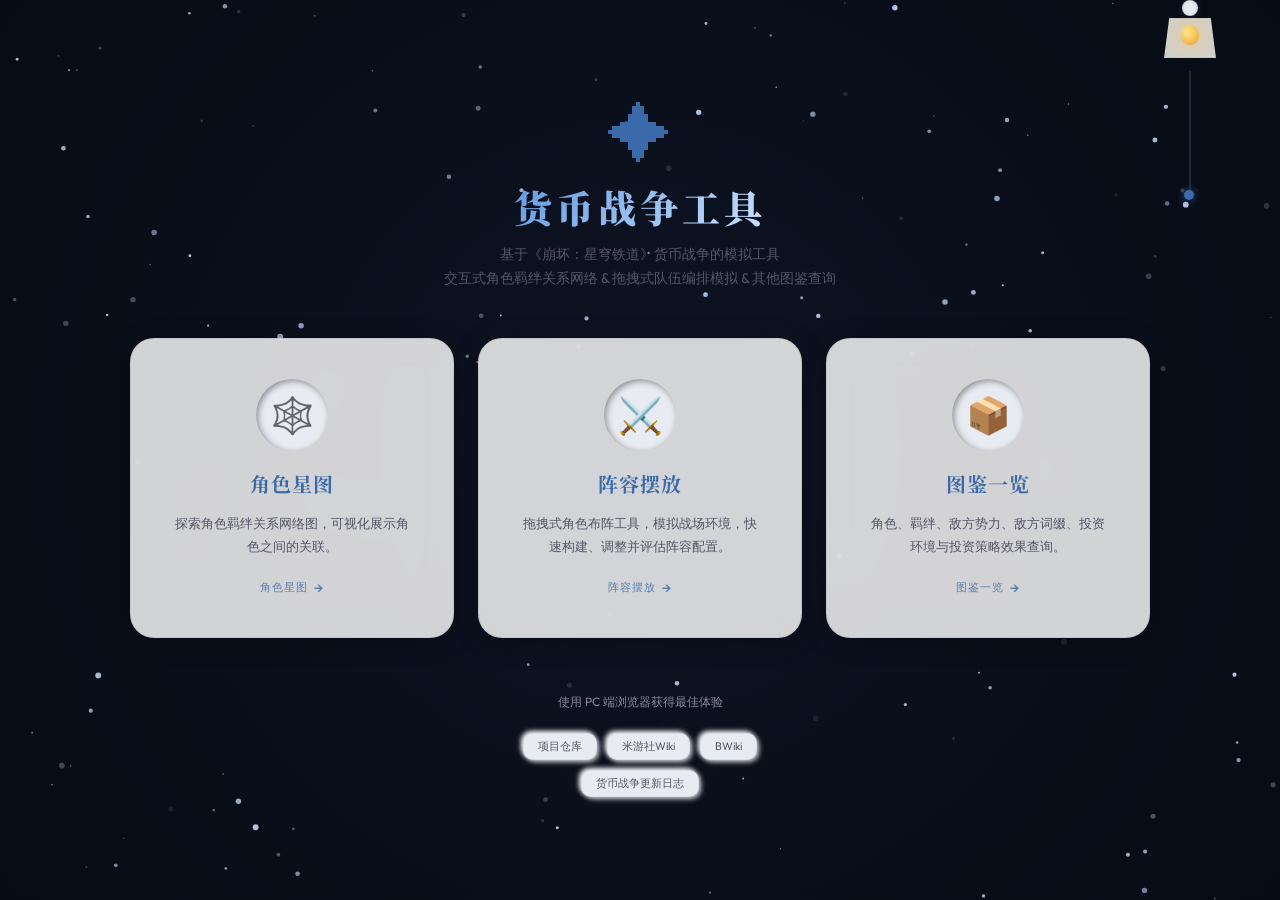
==== commit 0a3f57c3: "更新了主界面深浅色模式的切换按钮样式" ====
--- a/index.html
+++ b/index.html
@@ -14,8 +14,15 @@
   <canvas id="star-canvas"></canvas>
 
   <div class="landing">
-    <!-- Theme Toggle -->
-    <button id="theme-toggle-landing" title="切换主题" aria-label="切换深色/浅色主题">🌙</button>
+    <!-- Lamp Theme Toggle -->
+    <div id="lamp-toggle" aria-label="切换深色/浅色主题" title="拉一下切换主题">
+      <div class="lamp-mount"></div>
+      <div class="lamp-shade">
+        <div class="lamp-bulb"></div>
+      </div>
+      <canvas id="lamp-cord-canvas"></canvas>
+      <div class="lamp-pullball"></div>
+    </div>
 
     <!-- Header -->
     <div class="header animate-slide-down">
--- a/style/landing.css
+++ b/style/landing.css
@@ -402,41 +402,121 @@
   margin-top: 8px;
 }
 
-/* ===== Theme Toggle (Landing) ===== */
-#theme-toggle-landing {
+/* ===== Star Lantern Theme Toggle ===== */
+#lamp-toggle {
   position: fixed;
-  top: 16px;
-  right: 16px;
+  top: -2px;
+  right: 40px;
   z-index: 100;
-  width: 40px;
+  width: 100px;
+  height: 340px;
+  cursor: pointer;
+  pointer-events: none;
+}
+#lamp-toggle * {
+  pointer-events: auto;
+}
+
+/* Ceiling mount — subtle glowing ring */
+.lamp-mount {
+  position: absolute;
+  top: 2px;
+  left: 50%;
+  transform: translateX(-50%);
+  width: 16px;
+  height: 16px;
+  border-radius: 50%;
+  background: var(--surface-neumorph);
+  border: 1px solid var(--border-medium);
+  box-shadow: 0 0 8px rgba(74, 138, 217, 0.15), inset 0 0 4px rgba(74, 138, 217, 0.1);
+}
+.light .lamp-mount {
+  box-shadow: 0 0 8px rgba(58, 106, 170, 0.1), inset 0 0 4px rgba(58, 106, 170, 0.08);
+}
+
+/* Cord canvas — thin glowing line */
+#lamp-cord-canvas {
+  position: absolute;
+  top: 72px;
+  left: 0;
+  width: 100px;
+  height: 230px;
+  pointer-events: none;
+}
+
+/* Lantern body — glass trapezoid shade */
+.lamp-shade {
+  position: absolute;
+  top: 20px;
+  left: 50%;
+  transform: translateX(-50%);
+  width: 52px;
   height: 40px;
-  border: 1px solid var(--border-subtle, rgba(255, 255, 255, 0.06));
-  border-radius: 50%;
-  background: var(--bg-glass, rgba(20, 28, 48, 0.78));
+  background: var(--bg-glass);
   -webkit-backdrop-filter: blur(10px);
   backdrop-filter: blur(10px);
-  color: var(--text-secondary, #8a9aba);
-  font-size: 18px;
-  cursor: pointer;
-  display: flex;
-  align-items: center;
-  justify-content: center;
-  transition: border-color 0.2s, color 0.2s;
-  line-height: 1;
-}
-#theme-toggle-landing:hover {
-  border-color: var(--accent-primary, #4a8ad9);
-  color: var(--accent-primary, #4a8ad9);
-}
-.light #theme-toggle-landing {
-  background: rgba(255, 255, 255, 0.85);
-  border-color: rgba(0, 0, 0, 0.08);
-  color: #667;
-}
-.light #theme-toggle-landing:hover {
-  border-color: #3a6aaa;
-  color: #3a6aaa;
-}
+  clip-path: polygon(10% 0%, 90% 0%, 100% 100%, 0% 100%);
+  border: 1px solid var(--border-subtle);
+  box-shadow: 0 0 30px var(--lamp-glow-wide, rgba(74, 138, 217, 0.06)),
+              inset 0 0 20px var(--lamp-glow-inset, rgba(74, 138, 217, 0.05));
+  transition: box-shadow 0.6s ease, border-color 0.6s ease;
+}
+.light .lamp-shade {
+  --lamp-glow-wide: rgba(58, 106, 170, 0.05);
+  --lamp-glow-inset: rgba(58, 106, 170, 0.04);
+}
+
+/* Inner glow sphere — inside the top of the trapezoid shade */
+.lamp-bulb {
+  position: absolute;
+  top: 6px;
+  left: 50%;
+  transform: translateX(-50%);
+  width: 18px;
+  height: 20px;
+  border-radius: 50% 50% 45% 45%;
+  background: radial-gradient(circle at 35% 35%, #ffe888, #e8a030);
+  box-shadow: 0 0 24px 8px var(--lamp-glow, rgba(255, 200, 80, 0.35)),
+              0 0 60px 24px var(--lamp-glow-wide, rgba(255, 200, 80, 0.08));
+  transition: background 0.6s ease, box-shadow 0.6s ease;
+}
+.light .lamp-bulb {
+  background: radial-gradient(circle at 35% 35%, #e8eeff, #7aa8e0);
+  box-shadow: 0 0 24px 8px rgba(120, 180, 255, 0.2),
+              0 0 60px 24px rgba(120, 180, 255, 0.06);
+}
+
+/* Pull ball — small glowing bead */
+.lamp-pullball {
+  position: absolute;
+  z-index: 5;
+  width: 10px;
+  height: 10px;
+  border-radius: 50%;
+  background: var(--accent-primary);
+  border: none;
+  cursor: grab;
+  box-shadow: 0 0 6px 2px rgba(74, 138, 217, 0.3);
+  transition: box-shadow 0.3s ease, background 0.3s ease;
+  pointer-events: auto;
+  visibility: hidden;
+}
+.lamp-pullball:hover {
+  box-shadow: 0 0 12px 4px rgba(74, 138, 217, 0.5);
+  background: #6ab0f0;
+}
+.lamp-pullball:active {
+  cursor: grabbing;
+  box-shadow: 0 0 4px 1px rgba(74, 138, 217, 0.4);
+}
+.light .lamp-pullball {
+  background: var(--accent-primary);
+  box-shadow: 0 0 6px 2px rgba(58, 106, 170, 0.25);
+}
+.light .lamp-pullball:hover {
+  box-shadow: 0 0 12px 4px rgba(58, 106, 170, 0.4);
+}
+
 
 .footer .divider {
   width: 40px;
